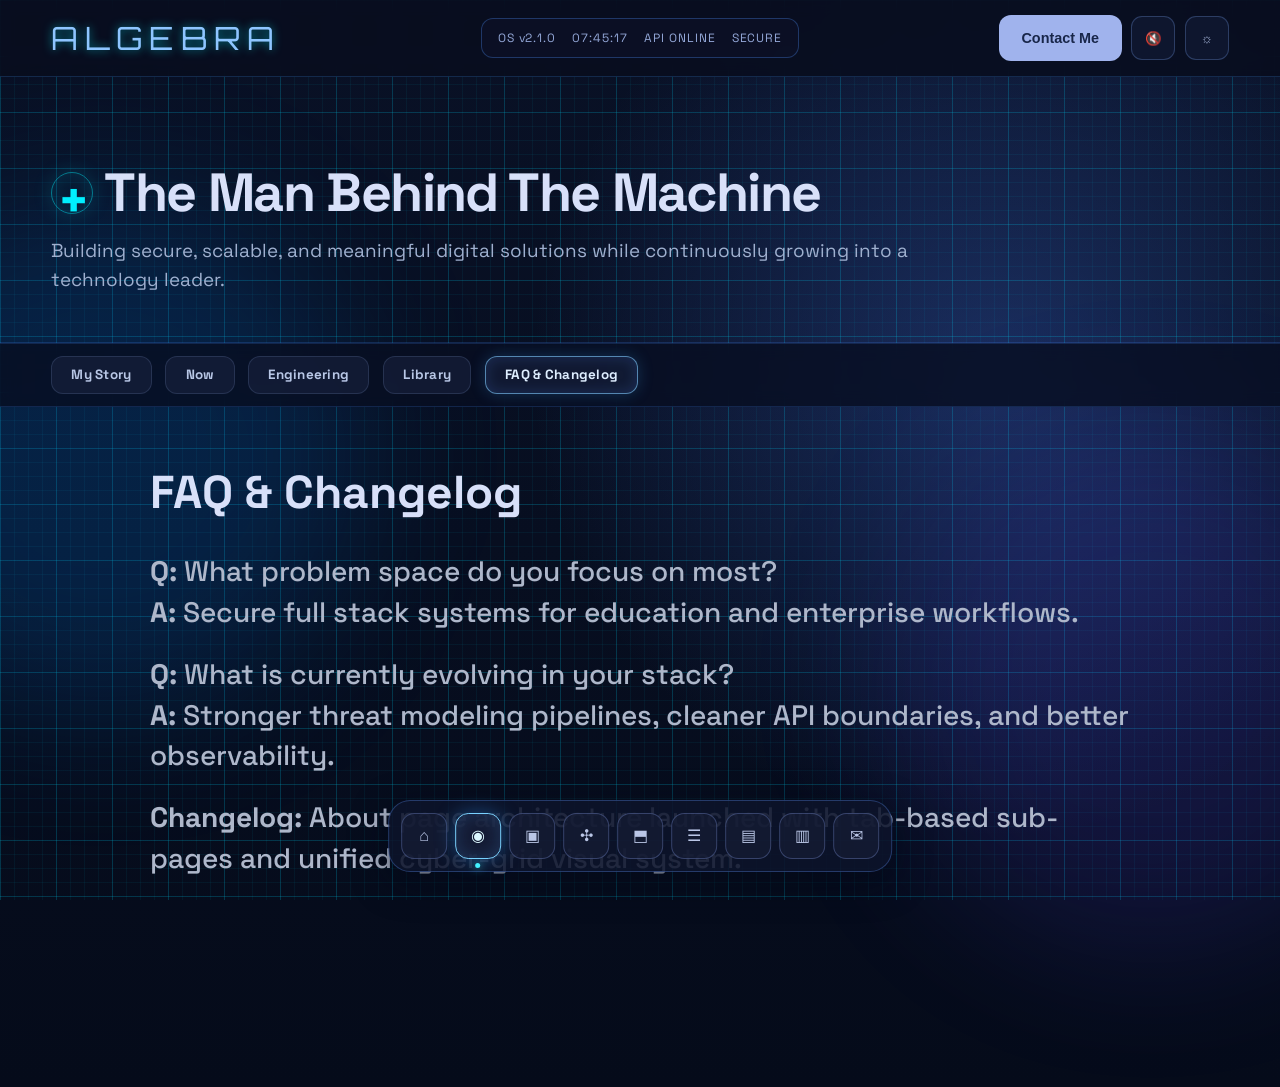
==== about-faq.html @ c63bf6d0 "first commit" ====
<!DOCTYPE html>
<html lang="en">
  <head>
    <meta charset="UTF-8" />
    <meta name="viewport" content="width=device-width, initial-scale=1.0" />
    <title>ALGEBRA | About | FAQ & Changelog</title>
    <link rel="preconnect" href="https://fonts.googleapis.com" />
    <link rel="preconnect" href="https://fonts.gstatic.com" crossorigin />
    <link href="https://fonts.googleapis.com/css2?family=Orbitron:wght@500;700&family=Space+Grotesk:wght@400;500;700&display=swap" rel="stylesheet" />
    <link rel="stylesheet" href="styles.css" />
  </head>
  <body>
    <div class="grid-bg"></div>
    <div class="ambient-glow glow-left"></div>
    <div class="ambient-glow glow-right"></div>

    <header class="topbar">
      <div class="container topbar-inner">
        <a class="logo" href="index.html">ALGEBRA</a>
        <div class="status-panel">
          <span>OS v2.1.0</span>
          <span id="clock">10:44:26</span>
          <span>API ONLINE</span>
          <span>SECURE</span>
        </div>
        <div class="topbar-actions">
          <button class="btn btn-soft" type="button">Contact Me</button>
          <button class="icon-btn" type="button" aria-label="Sound"><span>🔇</span></button>
          <button class="icon-btn" type="button" aria-label="Theme"><span>☼</span></button>
        </div>
      </div>
    </header>

    <main class="about-main">
      <section class="about-hero section">
        <div class="container">
          <h1><span class="title-chip">+</span> The Man Behind The Machine</h1>
          <p>
            Building secure, scalable, and meaningful digital solutions while continuously growing
            into a technology leader.
          </p>
        </div>
      </section>

      <section class="about-subnav-wrap">
        <div class="container">
          <nav class="about-subnav" aria-label="About Sub Pages">
            <a href="about.html">My Story</a>
            <a href="about-now.html">Now</a>
            <a href="about-engineering.html">Engineering</a>
            <a href="about-library.html">Library</a>
            <a href="about-faq.html" class="active">FAQ &amp; Changelog</a>
          </nav>
        </div>
      </section>

      <section class="about-content section">
        <div class="container about-content-inner">
          <h2 class="subpage-title">FAQ & Changelog</h2>
          <div class="about-prose">
            <p><strong>Q:</strong> What problem space do you focus on most? <br /><strong>A:</strong> Secure full stack systems for education and enterprise workflows.</p>
            <p><strong>Q:</strong> What is currently evolving in your stack? <br /><strong>A:</strong> Stronger threat modeling pipelines, cleaner API boundaries, and better observability.</p>
            <p><strong>Changelog:</strong> About page architecture launched with tab-based sub-pages and unified cyber-grid visual system.</p>
          </div>
        </div>
      </section>
    </main>

    <nav class="dock" aria-label="Quick Navigation">
      <a href="index.html" aria-label="Home"><span class="dock-icon">⌂</span></a>
      <a href="about.html" class="active" aria-label="About"><span class="dock-icon">◉</span></a>
      <a href="projects.html" aria-label="Projects"><span class="dock-icon">▣</span></a>
      <a href="experience.html" aria-label="Experience"><span class="dock-icon">✣</span></a>
      <a href="services.html" aria-label="Services"><span class="dock-icon">⬒</span></a>
      <a href="cyber-command.html" aria-label="Cyber Command"><span class="dock-icon">☰</span></a>
      <a href="transmission.html" aria-label="Transmission"><span class="dock-icon">▤</span></a>
      <a href="resume.html" aria-label="Resume"><span class="dock-icon">▥</span></a>
      <a href="contact.html" aria-label="Contact"><span class="dock-icon">✉</span></a>
    </nav>

    <script src="script.js"></script>
  </body>
</html>
---- styles.css ----
:root {
  --bg-0: #060d1f;
  --bg-1: #0a1228;
  --bg-2: #0e1833;
  --line: rgba(0, 224, 255, 0.22);
  --line-soft: rgba(0, 224, 255, 0.08);
  --text: #d8e0f9;
  --muted: #9ea8c1;
  --cyan: #00f0ff;
  --cyan-soft: #00d9ff;
  --indigo: #4d63ff;
  --glass: rgba(14, 20, 41, 0.74);
  --glass-border: rgba(134, 183, 255, 0.2);
}

* {
  box-sizing: border-box;
}

html,
body {
  margin: 0;
  padding: 0;
}

html {
  scroll-behavior: smooth;
}

body {
  font-family: "Space Grotesk", sans-serif;
  color: var(--text);
  background:
    radial-gradient(circle at 78% 34%, rgba(74, 126, 255, 0.28) 0%, rgba(8, 14, 32, 0) 38%),
    linear-gradient(180deg, #091126 0%, #050b1a 100%);
  min-height: 100vh;
  line-height: 1.5;
  overflow-x: hidden;
}

a {
  color: inherit;
  text-decoration: none;
}

.grid-bg {
  position: fixed;
  inset: 0;
  pointer-events: none;
  z-index: -4;
  background-image:
    linear-gradient(to right, var(--line) 1px, transparent 1px),
    linear-gradient(to bottom, var(--line) 1px, transparent 1px),
    linear-gradient(to right, var(--line-soft) 1px, transparent 1px),
    linear-gradient(to bottom, var(--line-soft) 1px, transparent 1px);
  background-size:
    56px 56px,
    56px 56px,
    14px 14px,
    14px 14px;
  opacity: 0.72;
}

.ambient-glow {
  position: fixed;
  width: 40vw;
  height: 40vw;
  border-radius: 50%;
  filter: blur(70px);
  pointer-events: none;
  z-index: -3;
}

.glow-left {
  left: -12vw;
  top: 22vh;
  background: rgba(0, 140, 255, 0.16);
}

.glow-right {
  right: -10vw;
  top: 48vh;
  background: rgba(95, 76, 255, 0.14);
}

.container {
  width: min(1280px, 92vw);
  margin: 0 auto;
}

.section {
  padding: 5.5rem 0;
}

.topbar {
  position: sticky;
  top: 0;
  z-index: 30;
  background: rgba(8, 13, 30, 0.88);
  border-bottom: 1px solid rgba(65, 157, 255, 0.2);
  backdrop-filter: blur(8px);
}

.topbar-inner {
  min-height: 76px;
  display: grid;
  grid-template-columns: 1fr auto 1fr;
  align-items: center;
  gap: 1rem;
}

.logo {
  font-family: "Orbitron", sans-serif;
  font-size: 2rem;
  letter-spacing: 0.2em;
  color: #8ec5ff;
  text-shadow: 0 0 10px rgba(0, 242, 255, 0.6);
}

.status-panel {
  display: inline-flex;
  align-items: center;
  gap: 1rem;
  padding: 0.6rem 1rem;
  border: 1px solid rgba(79, 150, 255, 0.3);
  border-radius: 12px;
  background: rgba(14, 18, 41, 0.7);
  color: #93a7d7;
  font-size: 0.75rem;
  letter-spacing: 0.08em;
}

.topbar-actions {
  justify-self: end;
  display: flex;
  align-items: center;
  gap: 0.6rem;
}

.btn {
  border: 1px solid transparent;
  border-radius: 12px;
  font-weight: 700;
  font-size: 0.9rem;
  padding: 0.9rem 1.35rem;
  transition: 180ms ease;
}

.btn:hover {
  transform: translateY(-1px);
}

.btn-soft {
  background: rgba(173, 194, 255, 0.92);
  color: #182649;
}

.icon-btn {
  width: 44px;
  height: 44px;
  border: 1px solid rgba(128, 173, 255, 0.26);
  border-radius: 11px;
  display: grid;
  place-items: center;
  background: rgba(17, 25, 50, 0.8);
  color: #a8b7db;
}

.hero-section {
  min-height: calc(100vh - 76px);
  display: grid;
  align-items: center;
}

.page-shell {
  min-height: calc(100vh - 76px);
  display: grid;
  align-items: center;
}

.page-title-block h1 {
  margin: 0;
  font-size: clamp(2.4rem, 6vw, 4.3rem);
  line-height: 1;
}

.page-title-block p {
  margin: 1.2rem 0 0;
  color: var(--muted);
  max-width: 62ch;
  font-size: 1.08rem;
}

.about-main {
  padding-bottom: 7.5rem;
}

.about-hero {
  padding-bottom: 3rem;
  border-bottom: 1px solid rgba(72, 140, 255, 0.2);
}

.about-hero h1 {
  margin: 0;
  display: flex;
  align-items: center;
  gap: 0.7rem;
  font-size: clamp(2rem, 4.2vw, 4rem);
  line-height: 1.05;
  letter-spacing: -0.03em;
}

.title-chip {
  display: inline-grid;
  place-items: center;
  width: 42px;
  height: 42px;
  border-radius: 50%;
  border: 1px solid rgba(0, 241, 255, 0.45);
  color: #00efff;
  box-shadow: 0 0 20px rgba(0, 241, 255, 0.15), inset 0 0 20px rgba(0, 241, 255, 0.12);
}

.about-hero p {
  margin: 1rem 0 0;
  font-size: 1.18rem;
  color: #9fb0cf;
  max-width: 72ch;
}

.about-subnav-wrap {
  position: sticky;
  top: 76px;
  z-index: 20;
  background: rgba(8, 14, 33, 0.82);
  backdrop-filter: blur(8px);
  border-top: 1px solid rgba(72, 140, 255, 0.18);
  border-bottom: 1px solid rgba(72, 140, 255, 0.18);
}

.about-subnav {
  min-height: 62px;
  display: flex;
  align-items: center;
  gap: 0.85rem;
  overflow-x: auto;
  scrollbar-width: none;
}

.about-subnav::-webkit-scrollbar {
  display: none;
}

.about-subnav a {
  display: inline-flex;
  align-items: center;
  justify-content: center;
  white-space: nowrap;
  padding: 0.5rem 1.2rem;
  border-radius: 12px;
  border: 1px solid rgba(131, 158, 212, 0.18);
  background: rgba(29, 38, 67, 0.52);
  color: #b8c7e6;
  font-size: 0.84rem;
  font-weight: 700;
  letter-spacing: 0.02em;
  transition: 180ms ease;
}

.about-subnav a.active,
.about-subnav a:hover {
  border-color: rgba(124, 202, 255, 0.62);
  color: #deeeff;
  box-shadow: inset 0 0 14px rgba(84, 156, 255, 0.18), 0 0 16px rgba(66, 165, 255, 0.22);
}

.about-content {
  padding-top: 3.2rem;
}

.about-content-inner {
  width: min(980px, 92vw);
}

.about-profile-head {
  display: flex;
  align-items: center;
  gap: 1.2rem;
}

.about-profile-head img {
  width: 86px;
  height: 86px;
  border-radius: 12px;
  object-fit: cover;
  border: 1px solid rgba(136, 174, 255, 0.4);
}

.about-profile-head h2 {
  margin: 0;
  font-size: clamp(1.4rem, 2.8vw, 2.3rem);
  line-height: 1;
}

.about-profile-head p {
  margin: 0.35rem 0 0;
  color: #90a6d6;
  font-size: 1rem;
  text-transform: uppercase;
  letter-spacing: 0.06em;
  font-weight: 700;
}

.about-prose {
  margin-top: 1.5rem;
  display: grid;
  gap: 1.3rem;
}

.about-prose p {
  margin: 0;
  color: #aeb7ca;
  font-size: clamp(1.1rem, 2.2vw, 2rem);
  line-height: 1.45;
  font-weight: 500;
}

.subpage-title {
  margin: 0 0 1rem;
  font-size: clamp(1.8rem, 3.6vw, 3rem);
}

.hero-grid {
  display: grid;
  grid-template-columns: 1.1fr 0.9fr;
  align-items: center;
  gap: 2rem;
}

.eyebrow {
  display: inline-block;
  margin: 0 0 1.2rem;
  padding: 0.35rem 0.7rem;
  border-radius: 8px;
  background: rgba(88, 148, 255, 0.18);
  color: var(--cyan);
  font-size: 0.83rem;
  font-weight: 700;
  letter-spacing: 0.08em;
}

.hero-copy h1 {
  margin: 0;
  font-size: clamp(2.35rem, 6.2vw, 5.05rem);
  line-height: 0.98;
  letter-spacing: -0.03em;
  max-width: 11ch;
}

.subcopy {
  max-width: 60ch;
  color: var(--muted);
  margin: 1.7rem 0 2rem;
  font-size: 1.12rem;
}

.hero-cta {
  display: flex;
  align-items: center;
  gap: 0.75rem;
}

.btn-primary {
  background: linear-gradient(94deg, #06d5ff 5%, #4a35ff 95%);
  color: #ecf5ff;
  border-color: transparent;
}

.btn-outline {
  border-color: #07d8ff;
  color: #d3e6ff;
  background: rgba(5, 14, 28, 0.55);
}

.hero-orb {
  display: grid;
  place-items: center;
  width: min(32vw, 420px);
  aspect-ratio: 1;
  margin-inline: auto;
  position: relative;
  animation: orbFloat 7s ease-in-out infinite;
}

.hero-orb::before,
.hero-orb::after {
  content: "";
  position: absolute;
  border-radius: 50%;
  pointer-events: none;
}

.hero-orb::before {
  inset: -8%;
  border: 1px solid rgba(125, 174, 255, 0.24);
  box-shadow: 0 0 44px rgba(69, 170, 255, 0.2);
  animation: haloSpin 16s linear infinite;
}

.hero-orb::after {
  inset: -16%;
  background: radial-gradient(circle, rgba(70, 168, 255, 0.14) 0%, rgba(70, 168, 255, 0) 72%);
  filter: blur(8px);
  animation: haloPulse 5s ease-in-out infinite;
}

.wire {
  position: absolute;
  inset: 0;
  border-radius: 50%;
  border: 2px solid rgba(124, 149, 255, 0.72);
  box-shadow:
    0 0 40px rgba(100, 118, 255, 0.4),
    inset 0 0 40px rgba(106, 120, 255, 0.25);
  animation: wireSpin 12s linear infinite;
}

.wire::before,
.wire::after {
  content: "";
  position: absolute;
  inset: 10%;
  border-radius: 50%;
  border: 1px solid rgba(124, 149, 255, 0.48);
  transform: rotate(22deg);
}

.wire::after {
  inset: 18%;
  transform: rotate(-17deg);
}

.core {
  width: 38%;
  aspect-ratio: 1;
  border-radius: 50%;
  background: radial-gradient(circle at 35% 35%, #2ef6ff 0%, #0ca7ce 65%, #0a809e 100%);
  box-shadow: 0 0 60px rgba(0, 228, 255, 0.45);
  animation: corePulse 3.2s ease-in-out infinite;
}

@keyframes wireSpin {
  from {
    transform: rotate(0deg);
  }
  to {
    transform: rotate(360deg);
  }
}

@keyframes orbFloat {
  0%,
  100% {
    transform: translateY(0) scale(1);
  }
  30% {
    transform: translateY(-10px) scale(1.04);
  }
  65% {
    transform: translateY(7px) scale(0.97);
  }
}

@keyframes corePulse {
  0%,
  100% {
    transform: scale(0.92);
    box-shadow: 0 0 36px rgba(0, 228, 255, 0.36);
  }
  50% {
    transform: scale(1.09);
    box-shadow: 0 0 78px rgba(0, 228, 255, 0.62);
  }
}

@keyframes haloSpin {
  from {
    transform: rotate(0deg) scale(0.98);
  }
  to {
    transform: rotate(-360deg) scale(1.03);
  }
}

@keyframes haloPulse {
  0%,
  100% {
    opacity: 0.45;
    transform: scale(0.92);
  }
  50% {
    opacity: 0.85;
    transform: scale(1.04);
  }
}

.about-grid {
  display: grid;
  grid-template-columns: 0.9fr 1.1fr;
  gap: 2.2rem;
  align-items: center;
}

.about-image img {
  width: 100%;
  aspect-ratio: 3 / 4;
  object-fit: cover;
  border-radius: 10px;
  border: 1px solid rgba(153, 189, 255, 0.35);
  filter: grayscale(100%);
}

.about-copy h2 {
  font-size: clamp(1.75rem, 3.4vw, 2.8rem);
  margin-top: 0;
}

.about-copy p {
  color: var(--muted);
  font-size: 1.12rem;
}

.stats {
  margin-top: 2rem;
  display: grid;
  grid-template-columns: repeat(3, 1fr);
  gap: 1rem;
}

.stats article {
  background: rgba(17, 24, 49, 0.68);
  border: 1px solid rgba(125, 173, 255, 0.22);
  border-radius: 12px;
  text-align: center;
  padding: 1rem;
}

.stats h3 {
  margin: 0;
  color: var(--cyan);
  font-size: 1.95rem;
}

.stats p {
  margin: 0.35rem 0 0;
  font-size: 0.85rem;
  color: #9ca8c6;
  text-transform: uppercase;
  letter-spacing: 0.06em;
}

.section-title {
  margin: 0.2rem 0 0;
  font-size: clamp(2rem, 3.2vw, 3rem);
}

.cards {
  margin-top: 2.2rem;
  display: grid;
  grid-template-columns: repeat(3, minmax(220px, 1fr));
  gap: 1.3rem;
}

.glass-card {
  background: linear-gradient(180deg, rgba(12, 19, 42, 0.85) 0%, rgba(8, 14, 32, 0.75) 100%);
  border: 1px solid var(--glass-border);
  border-radius: 12px;
  padding: 2rem 1.6rem;
}

.card-icon {
  width: 64px;
  height: 64px;
  border-radius: 14px;
  display: grid;
  place-items: center;
  font-size: 1.5rem;
  background: rgba(36, 51, 90, 0.72);
  color: #b8c7ff;
  margin-bottom: 1.45rem;
}

.glass-card h3 {
  margin: 0;
  font-size: 2rem;
}

.glass-card p {
  color: var(--muted);
  margin: 1rem 0 1.4rem;
}

.tag-list {
  list-style: none;
  padding: 0;
  margin: 0;
  display: flex;
  flex-wrap: wrap;
  gap: 0.55rem;
}

.tag-list li {
  border: 1px solid rgba(162, 183, 226, 0.35);
  border-radius: 4px;
  padding: 0.32rem 0.58rem;
  color: #b3bfd9;
  font-size: 0.76rem;
  text-transform: uppercase;
}

.work-header {
  display: flex;
  align-items: end;
  justify-content: space-between;
  gap: 1rem;
}

.archive-link {
  color: #a8bcff;
  text-decoration: underline;
  text-underline-offset: 5px;
  font-weight: 600;
}

.work-grid {
  margin-top: 1.65rem;
  display: grid;
  grid-template-columns: repeat(2, minmax(300px, 1fr));
  gap: 1.65rem;
}

.project-card {
  padding: 0.25rem;
}

.project-card img {
  width: 100%;
  height: 420px;
  object-fit: cover;
  border-radius: 4px;
  border: 3px solid #08e7ff;
  margin-bottom: 1.2rem;
  box-shadow: 0 0 0 1px rgba(5, 29, 50, 0.8), 0 0 26px rgba(11, 210, 255, 0.2);
}

.project-type {
  margin: 0;
  color: #86a2dd;
  font-size: 0.78rem;
  letter-spacing: 0.14em;
  text-transform: uppercase;
  font-weight: 700;
}

.project-card h3 {
  font-size: clamp(2rem, 2.7vw, 2.55rem);
  line-height: 1.06;
  margin: 0.45rem 0 0.8rem;
  letter-spacing: -0.02em;
}

.project-card p {
  color: var(--muted);
  font-size: 1rem;
  max-width: 56ch;
}

.footer-section {
  margin-top: 2rem;
  border-top: 1px solid rgba(98, 147, 255, 0.18);
  background: linear-gradient(180deg, rgba(8, 16, 39, 0.7) 0%, rgba(6, 12, 28, 0.95) 100%);
  padding-bottom: 10rem;
}

.footer-grid {
  display: grid;
  grid-template-columns: 1.2fr 0.6fr 0.6fr;
  gap: 1.25rem;
}

.footer-grid p {
  color: var(--muted);
  max-width: 48ch;
}

.footer-links {
  display: grid;
  align-content: start;
  gap: 0.65rem;
}

.footer-links h4 {
  margin: 0 0 0.5rem;
}

.footer-links a {
  color: #c3cde6;
}

.copyright {
  margin-top: 2.6rem;
}

.dock {
  position: fixed;
  left: 50%;
  bottom: 28px;
  transform: translateX(-50%);
  background: rgba(13, 20, 43, 0.88);
  border: 1px solid rgba(97, 149, 255, 0.3);
  border-radius: 22px;
  padding: 0.74rem;
  display: flex;
  align-items: center;
  gap: 0.5rem;
  z-index: 45;
  box-shadow: 0 10px 35px rgba(3, 8, 24, 0.6);
}

.dock a {
  width: 46px;
  height: 46px;
  display: grid;
  place-items: center;
  border-radius: 13px;
  border: 1px solid rgba(149, 177, 255, 0.28);
  background: rgba(22, 28, 53, 0.76);
  color: #bac6e6;
  transition: 180ms ease;
  position: relative;
}

.dock-icon {
  display: block;
  line-height: 1;
}

.dock-label {
  display: none;
}

.dock a.active,
.dock a:hover {
  color: #dcf8ff;
  border-color: #79d1ff;
  box-shadow: inset 0 0 20px rgba(85, 174, 255, 0.2), 0 0 20px rgba(52, 158, 255, 0.38);
}

.dock a.active::after {
  content: "";
  position: absolute;
  width: 5px;
  height: 5px;
  border-radius: 50%;
  background: #43f3ff;
  bottom: -10px;
  box-shadow: 0 0 8px rgba(67, 243, 255, 0.85);
}

@media (max-width: 1080px) {
  .topbar-inner {
    grid-template-columns: 1fr;
    justify-items: center;
    padding: 0.85rem 0;
  }

  .topbar-actions {
    justify-self: center;
  }

  .hero-grid,
  .about-grid,
  .cards,
  .work-grid,
  .footer-grid {
    grid-template-columns: 1fr;
  }

  .hero-orb {
    width: min(70vw, 360px);
  }

  .stats {
    grid-template-columns: 1fr;
  }

  .work-header {
    align-items: start;
    flex-direction: column;
  }

  .project-card img {
    height: 320px;
  }
}

@media (max-width: 820px) {
  .section {
    padding: 4.2rem 0;
  }

  .topbar {
    border-bottom-color: rgba(47, 136, 255, 0.28);
  }

  .topbar-inner {
    grid-template-columns: 1fr auto;
    min-height: 86px;
    padding: 0.7rem 0;
    justify-items: stretch;
  }

  .logo {
    font-size: 2.05rem;
    line-height: 1;
    align-self: center;
    letter-spacing: 0.24em;
  }

  .status-panel,
  .topbar .btn-soft {
    display: none;
  }

  .topbar-actions {
    justify-self: end;
    gap: 0.5rem;
  }

  .icon-btn {
    width: 46px;
    height: 46px;
    border-radius: 13px;
  }

  .hero-section {
    min-height: auto;
    padding-top: 2.4rem;
  }

  .hero-grid {
    position: relative;
    gap: 0;
  }

  .hero-copy {
    position: relative;
    z-index: 2;
  }

  .hero-copy h1 {
    font-size: clamp(2.8rem, 11.2vw, 4rem);
    line-height: 0.96;
    letter-spacing: -0.04em;
    max-width: 12ch;
  }

  .subcopy {
    margin: 1.3rem 0 1.9rem;
    font-size: 1.05rem;
    max-width: 34ch;
  }

  .hero-orb {
    position: absolute;
    right: -4vw;
    top: 4%;
    width: min(68vw, 350px);
    opacity: 0.28;
    z-index: 1;
    pointer-events: none;
  }

  .hero-cta {
    margin-top: 1rem;
  }

  .about-copy h2,
  .section-title {
    font-size: clamp(1.8rem, 8vw, 2.5rem);
  }

  .about-copy p,
  .project-card p,
  .glass-card p {
    font-size: 1rem;
  }

  .project-card h3 {
    font-size: clamp(1.6rem, 7vw, 2.2rem);
  }

  .project-card img {
    height: 280px;
  }

  .about-hero {
    padding-bottom: 2rem;
  }

  .about-hero h1 {
    font-size: clamp(1.85rem, 8.2vw, 3rem);
  }

  .about-hero p {
    font-size: 1.02rem;
  }

  .about-subnav-wrap {
    top: 74px;
  }

  .about-profile-head {
    align-items: flex-start;
  }

  .about-profile-head p {
    font-size: 0.85rem;
  }

  .about-prose p {
    font-size: 1.06rem;
  }

  .footer-section {
    padding-bottom: 9rem;
  }

  .dock {
    left: 50%;
    bottom: 16px;
    width: min(92vw, 620px);
    border-radius: 22px;
    padding: 0.64rem;
    gap: 0.45rem;
    background: linear-gradient(90deg, rgba(7, 43, 72, 0.88) 0%, rgba(16, 23, 64, 0.92) 100%);
    border-color: rgba(89, 190, 255, 0.34);
    overflow-x: auto;
    scrollbar-width: none;
  }

  .dock::-webkit-scrollbar {
    display: none;
  }

  .dock a {
    min-width: 46px;
    width: 46px;
    height: 46px;
    border-radius: 13px;
    flex: 0 0 auto;
  }
}

@media (max-width: 640px) {
  .logo {
    font-size: 1.85rem;
  }

  .section {
    padding: 3.7rem 0;
  }

  .hero-copy h1 {
    font-size: clamp(2.45rem, 10.8vw, 3.65rem);
    max-width: 11ch;
  }

  .btn {
    width: 100%;
    text-align: center;
  }

  .hero-cta {
    flex-direction: column;
    align-items: stretch;
  }

  .work-grid,
  .cards,
  .stats {
    gap: 1rem;
  }

  .project-card img {
    height: 238px;
  }

  .topbar-inner {
    min-height: 74px;
  }

  .eyebrow {
    margin-bottom: 0.95rem;
  }

  .hero-orb {
    right: -8vw;
    width: min(78vw, 320px);
    opacity: 0.24;
  }

  .about-subnav {
    gap: 0.6rem;
  }

  .about-subnav a {
    padding: 0.45rem 0.95rem;
    font-size: 0.78rem;
  }

  .about-profile-head {
    flex-direction: column;
    gap: 0.75rem;
  }

  .title-chip {
    width: 34px;
    height: 34px;
  }

  .dock {
    width: min(95vw, 620px);
    justify-content: flex-start;
  }
}
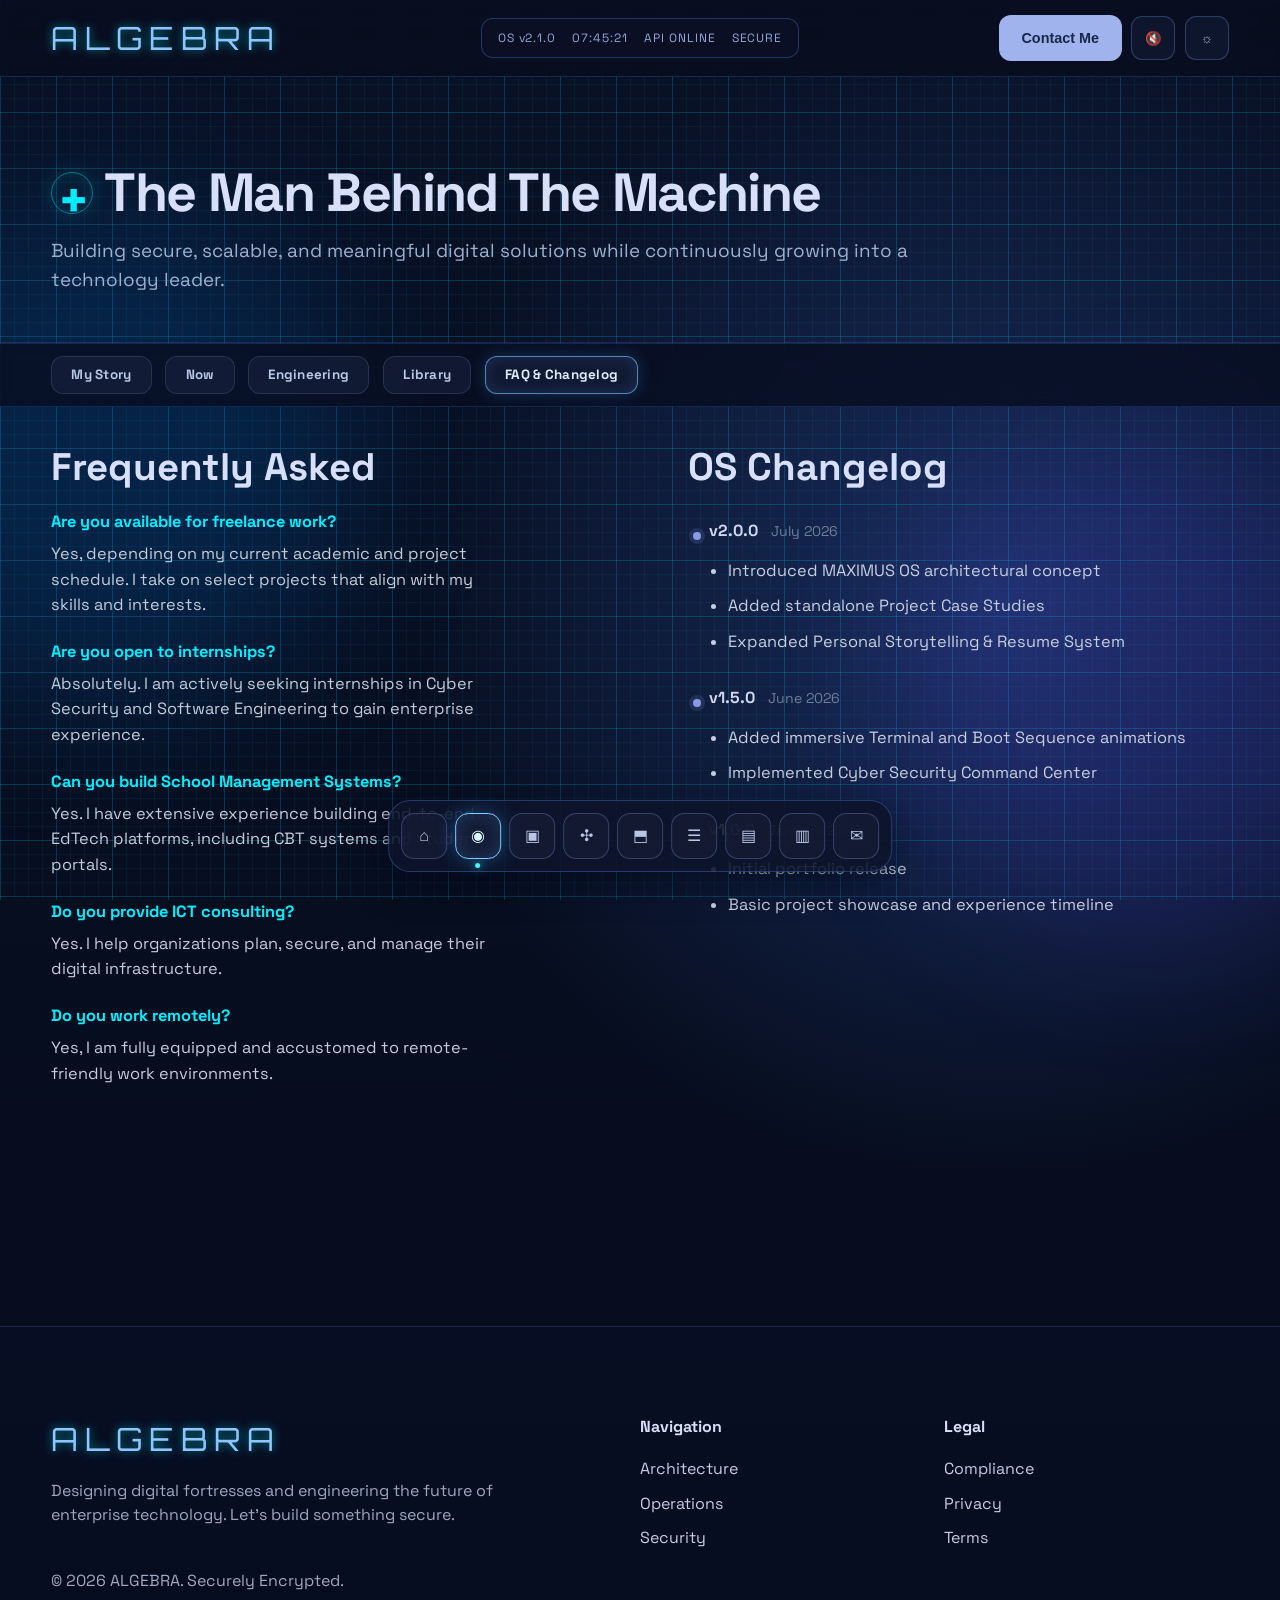
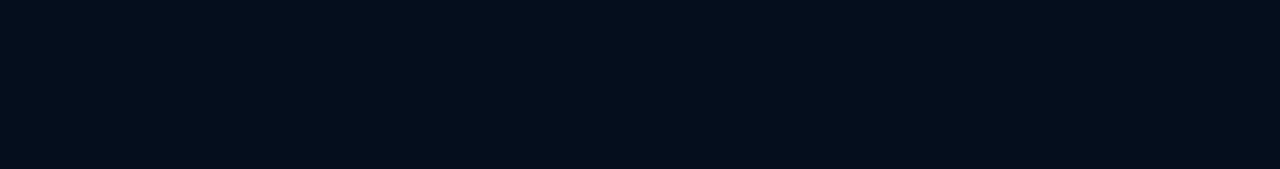
==== commit 19407056: "Refactor about pages and styles for improved layout and content organization" ====
--- a/about-faq.html
+++ b/about-faq.html
@@ -54,17 +54,95 @@
         </div>
       </section>
 
-      <section class="about-content section">
-        <div class="container about-content-inner">
-          <h2 class="subpage-title">FAQ & Changelog</h2>
-          <div class="about-prose">
-            <p><strong>Q:</strong> What problem space do you focus on most? <br /><strong>A:</strong> Secure full stack systems for education and enterprise workflows.</p>
-            <p><strong>Q:</strong> What is currently evolving in your stack? <br /><strong>A:</strong> Stronger threat modeling pipelines, cleaner API boundaries, and better observability.</p>
-            <p><strong>Changelog:</strong> About page architecture launched with tab-based sub-pages and unified cyber-grid visual system.</p>
+      <section class="about-content section faq-layout">
+        <div class="container faq-grid">
+          <div class="faq-column">
+            <h2>Frequently Asked</h2>
+
+            <article class="faq-item">
+              <h3>Are you available for freelance work?</h3>
+              <p>Yes, depending on my current academic and project schedule. I take on select projects that align with my skills and interests.</p>
+            </article>
+
+            <article class="faq-item">
+              <h3>Are you open to internships?</h3>
+              <p>Absolutely. I am actively seeking internships in Cyber Security and Software Engineering to gain enterprise experience.</p>
+            </article>
+
+            <article class="faq-item">
+              <h3>Can you build School Management Systems?</h3>
+              <p>Yes. I have extensive experience building end-to-end EdTech platforms, including CBT systems and student portals.</p>
+            </article>
+
+            <article class="faq-item">
+              <h3>Do you provide ICT consulting?</h3>
+              <p>Yes. I help organizations plan, secure, and manage their digital infrastructure.</p>
+            </article>
+
+            <article class="faq-item">
+              <h3>Do you work remotely?</h3>
+              <p>Yes, I am fully equipped and accustomed to remote-friendly work environments.</p>
+            </article>
+          </div>
+
+          <div class="changelog-column">
+            <h2>OS Changelog</h2>
+
+            <article class="version-block">
+              <div class="version-head"><strong>v2.0.0</strong><span>July 2026</span></div>
+              <ul>
+                <li>Introduced MAXIMUS OS architectural concept</li>
+                <li>Added standalone Project Case Studies</li>
+                <li>Expanded Personal Storytelling & Resume System</li>
+              </ul>
+            </article>
+
+            <article class="version-block">
+              <div class="version-head"><strong>v1.5.0</strong><span>June 2026</span></div>
+              <ul>
+                <li>Added immersive Terminal and Boot Sequence animations</li>
+                <li>Implemented Cyber Security Command Center</li>
+              </ul>
+            </article>
+
+            <article class="version-block">
+              <div class="version-head"><strong>v1.0.0</strong><span>January 2026</span></div>
+              <ul>
+                <li>Initial portfolio release</li>
+                <li>Basic project showcase and experience timeline</li>
+              </ul>
+            </article>
           </div>
         </div>
       </section>
     </main>
+
+    <footer id="contact" class="section footer-section">
+      <div class="container footer-grid">
+        <div>
+          <a class="logo" href="index.html">ALGEBRA</a>
+          <p>
+            Designing digital fortresses and engineering the future of enterprise technology.
+            Let's build something secure.
+          </p>
+          <p class="copyright">&copy; 2026 ALGEBRA. Securely Encrypted.</p>
+        </div>
+
+        <div class="footer-links">
+          <h4>Navigation</h4>
+          <a href="about.html">Architecture</a>
+          <a href="projects.html">Operations</a>
+          <a href="services.html">Security</a>
+        </div>
+
+        <div class="footer-links">
+          <h4>Legal</h4>
+          <a href="#">Compliance</a>
+          <a href="#">Privacy</a>
+          <a href="#">Terms</a>
+        </div>
+      </div>
+    </footer>
 
     <nav class="dock" aria-label="Quick Navigation">
       <a href="index.html" aria-label="Home"><span class="dock-icon">⌂</span></a>
--- a/styles.css
+++ b/styles.css
@@ -191,6 +191,222 @@
   font-size: 1.08rem;
 }
 
+.projects-main {
+  padding-bottom: 7.5rem;
+}
+
+.projects-archive-grid {
+  position: relative;
+  min-height: 100vh;
+}
+
+.projects-filter {
+  min-height: 315px;
+  padding: 1.35rem 1.2rem;
+  border: 1px solid rgba(125, 173, 255, 0.16);
+  border-radius: 22px;
+  background: rgba(15, 20, 40, 0.38);
+  backdrop-filter: blur(6px);
+  position: fixed;
+  top: 88px;
+  left: max(4vw, calc((100vw - 1280px) / 2));
+  width: 230px;
+  z-index: 22;
+}
+
+.filter-label {
+  margin: 0;
+  font-size: 1.55rem;
+  line-height: 1.05;
+  color: #cad5f7;
+  font-weight: 700;
+}
+
+.filter-subtitle {
+  display: block;
+  margin-top: 0.35rem;
+  color: #8090b1;
+  font-size: 0.72rem;
+  letter-spacing: 0.12em;
+  text-transform: uppercase;
+  font-weight: 700;
+}
+
+.filter-list {
+  margin-top: 1.2rem;
+  display: grid;
+  gap: 0.7rem;
+}
+
+.filter-pill {
+  width: 100%;
+  min-height: 46px;
+  display: flex;
+  align-items: center;
+  gap: 0.75rem;
+  padding: 0.75rem 0.95rem;
+  border-radius: 11px;
+  border: 1px solid rgba(123, 151, 199, 0.18);
+  background: rgba(25, 33, 58, 0.52);
+  color: #b9c4de;
+  font-size: 0.82rem;
+  font-weight: 700;
+  text-align: left;
+  cursor: default;
+  transition: none;
+}
+
+.filter-pill.active {
+  background: linear-gradient(90deg, #123a8a 0%, #0d2d6b 100%);
+  color: #f0f6ff;
+  box-shadow: inset 0 0 0 1px rgba(101, 177, 255, 0.16), 0 0 20px rgba(11, 88, 220, 0.18);
+}
+
+.filter-pill:hover {
+  transform: none;
+  border-color: rgba(123, 151, 199, 0.18);
+  background: rgba(25, 33, 58, 0.52);
+  color: #b9c4de;
+}
+
+.projects-archive-content {
+  min-width: 0;
+  margin-left: calc(230px + 1.75rem);
+  width: calc(100% - 230px - 1.75rem);
+}
+
+.projects-header {
+  text-align: center;
+  padding-top: 0.15rem;
+}
+
+.projects-header h1 {
+  margin: 0;
+  font-size: clamp(2.8rem, 5.8vw, 4.75rem);
+  line-height: 0.95;
+  letter-spacing: -0.04em;
+}
+
+.projects-header p {
+  margin: 1rem auto 0;
+  max-width: 72ch;
+  font-size: 1.1rem;
+  color: #aeb7ca;
+}
+
+.projects-grid-section {
+  padding-top: 1rem;
+}
+
+.projects-grid {
+  display: grid;
+  grid-template-columns: repeat(2, minmax(0, 1fr));
+  gap: 1.35rem;
+  align-items: start;
+  margin-top: 1.1rem;
+}
+
+.project-showcase {
+  min-width: 0;
+  border: 1px solid rgba(125, 173, 255, 0.15);
+  border-radius: 18px;
+  background: rgba(18, 24, 45, 0.62);
+  overflow: hidden;
+  box-shadow: inset 0 0 0 1px rgba(6, 19, 40, 0.45);
+  min-height: 620px;
+}
+
+.project-thumb {
+  position: relative;
+}
+
+.project-thumb img {
+  width: 100%;
+  height: 255px;
+  display: block;
+  object-fit: cover;
+}
+
+.project-tag {
+  position: absolute;
+  top: 0.95rem;
+  left: 1rem;
+  z-index: 2;
+  padding: 0.3rem 0.62rem;
+  border-radius: 999px;
+  border: 1px solid rgba(0, 240, 255, 0.3);
+  background: rgba(8, 14, 32, 0.4);
+  color: #00f0ff;
+  font-size: 0.68rem;
+  font-weight: 700;
+  letter-spacing: 0.04em;
+  text-transform: uppercase;
+}
+
+.project-body {
+  padding: 1.15rem 1.2rem 1.2rem;
+  min-height: 345px;
+}
+
+.project-body h2 {
+  margin: 0;
+  font-size: clamp(1.55rem, 2.55vw, 2.1rem);
+  line-height: 1.08;
+  letter-spacing: -0.02em;
+}
+
+.project-body p {
+  margin: 0.8rem 0 0;
+  color: #b6bed1;
+  font-size: 0.96rem;
+  line-height: 1.5;
+}
+
+.project-body p strong {
+  color: #f1b0a0;
+  text-transform: uppercase;
+  font-size: 0.8rem;
+  letter-spacing: 0.03em;
+}
+
+.project-tags {
+  display: flex;
+  flex-wrap: wrap;
+  gap: 0.55rem;
+  margin-top: 1rem;
+}
+
+.project-showcase {
+  min-height: 620px;
+}
+
+.project-body {
+  min-height: 345px;
+}
+
+.project-tags span {
+  border: 1px solid rgba(0, 240, 255, 0.32);
+  border-radius: 4px;
+  padding: 0.3rem 0.52rem;
+  color: #00f0ff;
+  font-size: 0.74rem;
+  font-weight: 700;
+}
+
+.project-cta {
+  margin-top: 1.25rem;
+  display: inline-flex;
+  align-items: center;
+  justify-content: center;
+  min-height: 40px;
+  padding: 0 1.2rem;
+  border-radius: 10px;
+  background: linear-gradient(94deg, #22e6ff 0%, #4a35ff 100%);
+  color: #041529;
+  font-weight: 700;
+  font-size: 0.88rem;
+}
+
 .about-main {
   padding-bottom: 7.5rem;
 }
@@ -330,6 +546,250 @@
   font-size: clamp(1.8rem, 3.6vw, 3rem);
 }
 
+.section-head-inline {
+  display: flex;
+  align-items: center;
+  gap: 0.7rem;
+  margin-bottom: 1.7rem;
+}
+
+.section-head-inline h2,
+.engineering-intro h2,
+.library-head h2,
+.faq-column h2,
+.changelog-column h2 {
+  margin: 0;
+  font-size: clamp(1.55rem, 3vw, 2.6rem);
+  line-height: 1.05;
+}
+
+.section-head-icon {
+  color: #d7dbff;
+  font-size: 1.35rem;
+}
+
+.now-grid {
+  display: grid;
+  grid-template-columns: 1.1fr 0.9fr;
+  gap: 2.2rem;
+  align-items: start;
+}
+
+.now-list {
+  display: grid;
+  gap: 1rem;
+}
+
+.now-item {
+  display: grid;
+  grid-template-columns: auto 1fr;
+  align-items: center;
+  gap: 1rem;
+  padding: 1.05rem 1.1rem;
+  border: 1px solid rgba(125, 173, 255, 0.18);
+  border-radius: 4px;
+  background: rgba(19, 24, 46, 0.55);
+}
+
+.now-bullet {
+  width: 20px;
+  height: 20px;
+  border-radius: 50%;
+  border: 2px solid #b2c2ff;
+  box-shadow: inset 0 0 0 4px rgba(8, 14, 32, 0.95);
+}
+
+.now-item p {
+  margin: 0;
+  font-size: 1.04rem;
+  color: #ced6ea;
+}
+
+.now-right {
+  padding-left: 0.4rem;
+}
+
+.now-bullets {
+  margin: 0;
+  padding-left: 1.2rem;
+  display: grid;
+  gap: 1rem;
+  color: #c8d0e3;
+  font-size: 1.08rem;
+}
+
+.engineering-grid {
+  display: grid;
+  gap: 2rem;
+}
+
+.engineering-intro {
+  text-align: center;
+  max-width: 760px;
+  margin: 0 auto;
+}
+
+.engineering-intro p {
+  margin: 1rem auto 0;
+  color: #a7b1c8;
+  font-size: 1.06rem;
+  max-width: 58ch;
+}
+
+.engineering-stack {
+  display: grid;
+  gap: 1.2rem;
+}
+
+.engineering-card {
+  position: relative;
+  padding: 1.8rem 1.6rem 1.8rem 2rem;
+  border: 1px solid rgba(125, 173, 255, 0.18);
+  border-radius: 18px;
+  background: rgba(19, 24, 46, 0.55);
+  box-shadow: inset 4px 0 0 rgba(0, 238, 255, 0.65);
+}
+
+.engineering-card h3 {
+  margin: 0 0 0.7rem;
+  font-size: clamp(1.6rem, 3vw, 2.25rem);
+}
+
+.engineering-card p {
+  margin: 0;
+  color: #b5bdcf;
+  font-style: italic;
+  font-size: 1.08rem;
+  max-width: 80ch;
+}
+
+.library-grid {
+  display: grid;
+  gap: 2rem;
+}
+
+.library-head {
+  text-align: center;
+  max-width: 760px;
+  margin: 0 auto;
+}
+
+.library-head p {
+  margin: 1rem auto 0;
+  color: #a7b1c8;
+  font-size: 1.06rem;
+  max-width: 60ch;
+}
+
+.library-columns {
+  display: grid;
+  grid-template-columns: repeat(2, minmax(0, 1fr));
+  gap: 1.25rem;
+}
+
+.library-panel {
+  padding: 1.8rem;
+  border: 1px solid rgba(125, 173, 255, 0.18);
+  border-radius: 18px;
+  background: rgba(19, 24, 46, 0.55);
+}
+
+.library-panel h3 {
+  margin: 0 0 1rem;
+  font-size: 1.45rem;
+}
+
+.library-panel ul {
+  margin: 0;
+  padding-left: 1.1rem;
+  display: grid;
+  gap: 0.8rem;
+  color: #c9d2e6;
+}
+
+.faq-layout {
+  padding-top: 2.5rem;
+}
+
+.faq-grid {
+  display: grid;
+  grid-template-columns: 1.05fr 0.95fr;
+  gap: 2.5rem;
+  align-items: start;
+}
+
+.faq-column,
+.changelog-column {
+  min-width: 0;
+}
+
+.faq-column {
+  padding-right: 1rem;
+}
+
+.faq-item {
+  margin-top: 1.55rem;
+}
+
+.faq-item h3 {
+  margin: 0 0 0.55rem;
+  color: var(--cyan);
+  font-size: 1.02rem;
+  line-height: 1.25;
+}
+
+.faq-item p {
+  margin: 0;
+  color: #c5ccda;
+  font-size: 1.02rem;
+  line-height: 1.55;
+  max-width: 46ch;
+}
+
+.version-block {
+  position: relative;
+  padding-left: 1.3rem;
+  margin-top: 2rem;
+}
+
+.version-block::before {
+  content: "";
+  position: absolute;
+  left: 0.27rem;
+  top: 0.8rem;
+  width: 8px;
+  height: 8px;
+  border-radius: 50%;
+  background: #8a9be6;
+  box-shadow: 0 0 0 4px rgba(138, 155, 230, 0.15);
+}
+
+.version-head {
+  display: flex;
+  align-items: baseline;
+  gap: 0.8rem;
+  margin-bottom: 0.95rem;
+}
+
+.version-head strong {
+  font-size: 1rem;
+  color: #cfd8ee;
+}
+
+.version-head span {
+  color: #6f7c95;
+  font-size: 0.88rem;
+}
+
+.version-block ul {
+  margin: 0;
+  padding-left: 1.2rem;
+  display: grid;
+  gap: 0.7rem;
+  color: #c7cede;
+  font-size: 1.02rem;
+}
+
 .hero-grid {
   display: grid;
   grid-template-columns: 1.1fr 0.9fr;
@@ -801,6 +1261,37 @@
 
   .project-card img {
     height: 320px;
+  }
+
+  .projects-hero-inner,
+  .projects-grid {
+    grid-template-columns: 1fr;
+  }
+
+  .projects-filter {
+    min-height: auto;
+    position: fixed;
+    top: 90px;
+    left: 4vw;
+  }
+
+  .projects-header {
+    text-align: left;
+    padding-top: 0;
+  }
+
+  .projects-header p {
+    margin-left: 0;
+  }
+
+  .projects-archive-content {
+    margin-left: 0;
+    width: 100%;
+    padding-left: calc(min(230px, 84vw) + 1rem);
+  }
+
+  .project-thumb img {
+    height: 250px;
   }
 }
 
@@ -960,6 +1451,48 @@
     border-radius: 13px;
     flex: 0 0 auto;
   }
+
+  .projects-header h1 {
+    font-size: clamp(2.2rem, 10vw, 3.4rem);
+  }
+
+  .projects-filter {
+    border-radius: 18px;
+    width: min(230px, 84vw);
+    left: 3vw;
+  }
+
+  .filter-label {
+    font-size: 1.35rem;
+  }
+
+  .project-thumb img {
+    height: 225px;
+  }
+
+  .project-body {
+    padding: 1rem 1rem 1.15rem;
+  }
+
+  .project-body h2 {
+    font-size: clamp(1.45rem, 7vw, 2rem);
+  }
+
+  .projects-archive-content {
+    padding-left: calc(min(230px, 84vw) + 1rem);
+  }
+}
+
+@media (max-width: 640px) {
+  .projects-filter {
+    width: min(220px, 84vw);
+    top: 84px;
+    left: 3vw;
+  }
+
+  .projects-archive-content {
+    padding-left: calc(min(220px, 84vw) + 0.85rem);
+  }
 }
 
 @media (max-width: 640px) {
@@ -1019,6 +1552,35 @@
     font-size: 0.78rem;
   }
 
+  .now-grid,
+  .faq-grid,
+  .library-columns {
+    grid-template-columns: 1fr;
+  }
+
+  .faq-column,
+  .now-right {
+    padding-right: 0;
+    padding-left: 0;
+  }
+
+  .engineering-card,
+  .library-panel {
+    border-radius: 14px;
+  }
+
+  .now-item {
+    padding: 0.95rem;
+  }
+
+  .faq-item p,
+  .engineering-card p,
+  .library-panel li,
+  .now-item p,
+  .now-bullets {
+    font-size: 0.98rem;
+  }
+
   .about-profile-head {
     flex-direction: column;
     gap: 0.75rem;
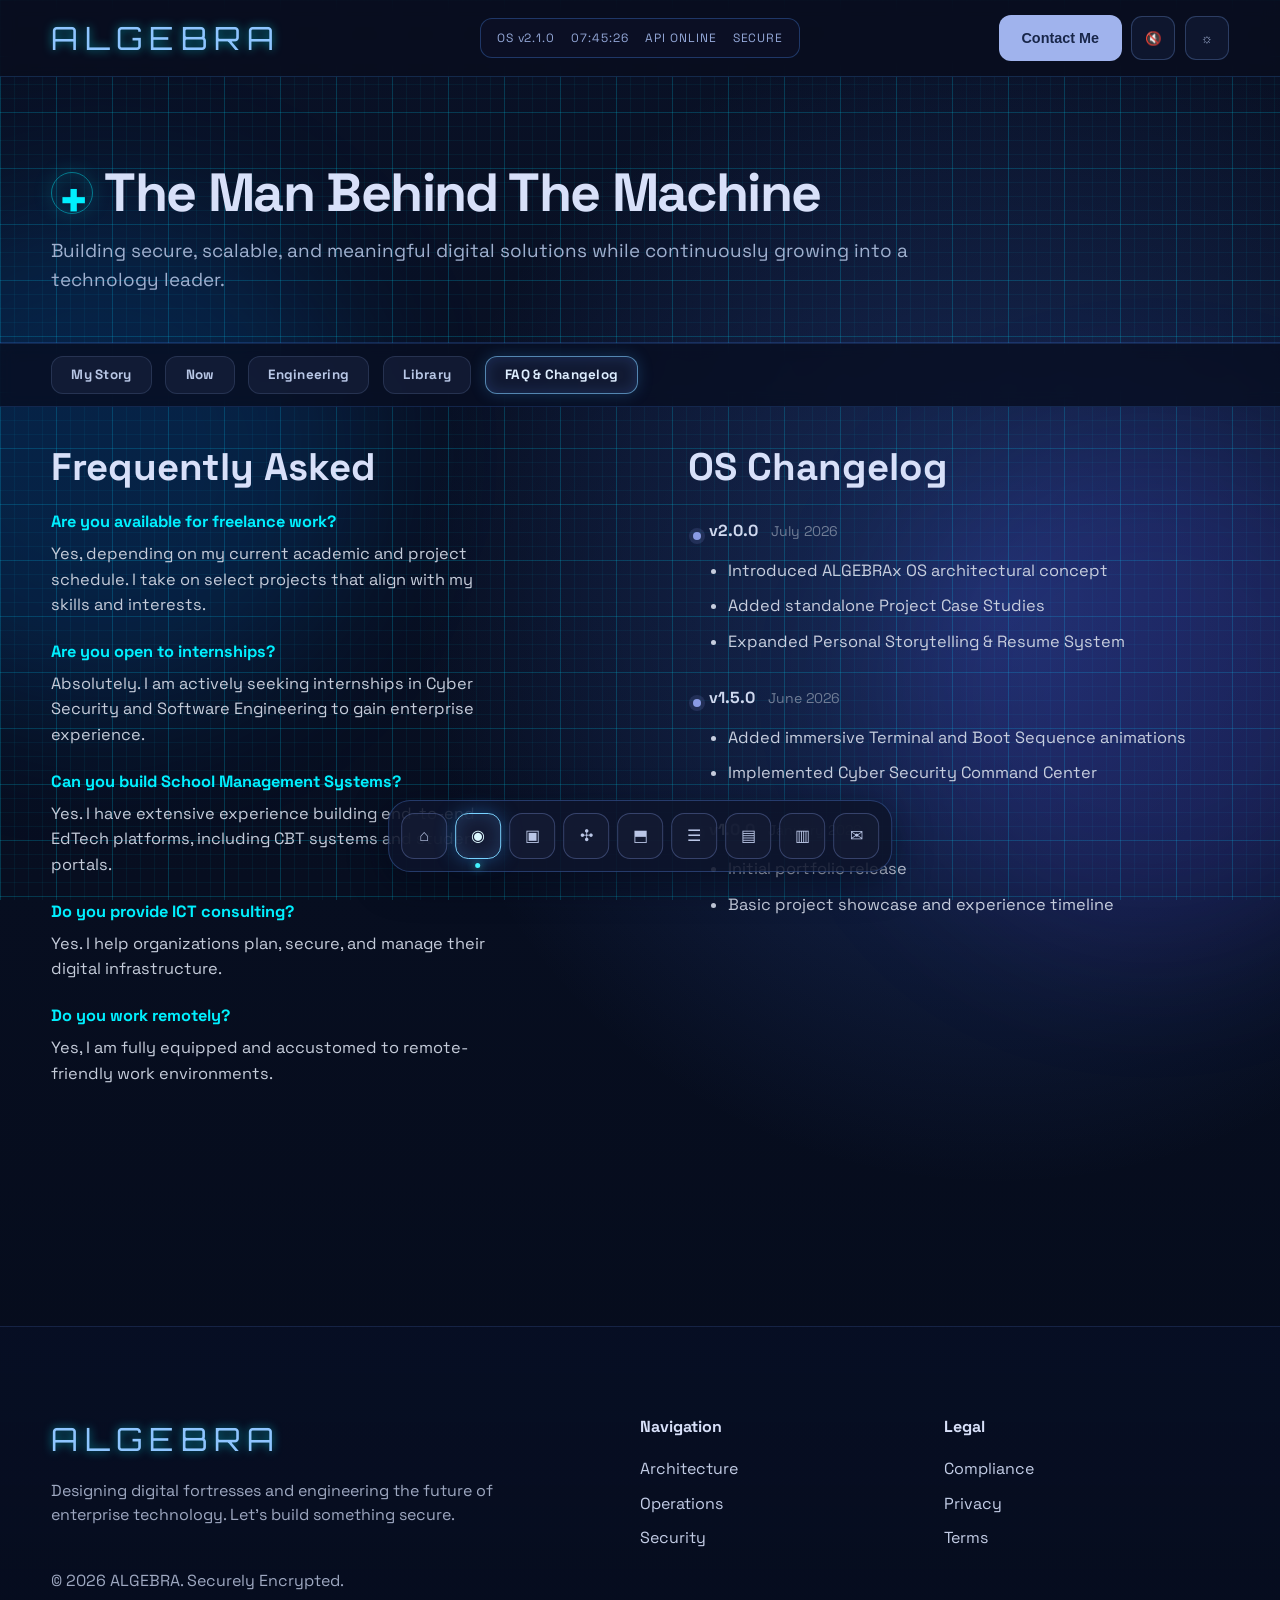
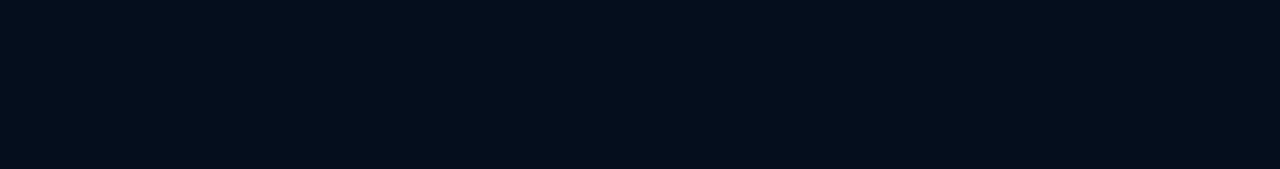
==== commit 74ae5e38: "Enhance Experience page with detailed professional narrative and responsive design" ====
--- a/about-faq.html
+++ b/about-faq.html
@@ -91,7 +91,7 @@
             <article class="version-block">
               <div class="version-head"><strong>v2.0.0</strong><span>July 2026</span></div>
               <ul>
-                <li>Introduced MAXIMUS OS architectural concept</li>
+                <li>Introduced ALGEBRAx OS architectural concept</li>
                 <li>Added standalone Project Case Studies</li>
                 <li>Expanded Personal Storytelling & Resume System</li>
               </ul>
--- a/styles.css
+++ b/styles.css
@@ -1596,3 +1596,456 @@
     justify-content: flex-start;
   }
 }
+
+/* Experience Page Styles */
+.experience-main section h2 {
+  font-family: "Orbitron", sans-serif;
+  font-weight: 700;
+  letter-spacing: -0.01em;
+  text-align: center;
+  margin-bottom: 2rem;
+  line-height: 1.28;
+  font-size: 2rem;
+}
+
+.experience-hero {
+  text-align: center;
+  padding: 5.5rem 0 4.5rem;
+}
+
+.experience-hero h1 {
+  font-family: "Orbitron", sans-serif;
+  font-size: clamp(2.4rem, 5vw, 3.8rem);
+  font-weight: 700;
+  margin: 0 0 2rem;
+  letter-spacing: -0.02em;
+  line-height: 1.15;
+}
+
+.experience-hero p {
+  max-width: 72ch;
+  margin: 0 auto;
+  color: var(--muted);
+  line-height: 1.85;
+  font-size: 1.05rem;
+}
+
+.exp-card-block {
+  background: linear-gradient(135deg, rgba(74, 126, 255, 0.08) 0%, rgba(8, 16, 39, 0.4) 100%);
+  border: 1px solid rgba(134, 183, 255, 0.25);
+  border-radius: 16px;
+  padding: 3.2rem;
+  max-width: 800px;
+  margin: 0 auto;
+}
+
+.exp-academic-section {
+  padding: 4.5rem 0 4rem;
+}
+
+.exp-card-label-with-icon {
+  display: flex;
+  align-items: center;
+  gap: 0.8rem;
+  margin-bottom: 1.8rem;
+}
+
+.exp-card-icon {
+  font-size: 1.8rem;
+  display: inline-block;
+  background: linear-gradient(90deg, #22e6ff, #4a35ff);
+  -webkit-background-clip: text;
+  -webkit-text-fill-color: transparent;
+  background-clip: text;
+}
+
+.exp-card-label-text {
+  font-family: "Orbitron", sans-serif;
+  font-size: 0.75rem;
+  font-weight: 700;
+  letter-spacing: 0.16em;
+  background: linear-gradient(90deg, #22e6ff, #4a35ff);
+  -webkit-background-clip: text;
+  -webkit-text-fill-color: transparent;
+  background-clip: text;
+  text-transform: uppercase;
+}
+
+.exp-card-label {
+  display: inline-block;
+  background: linear-gradient(90deg, #22e6ff, #4a35ff);
+  -webkit-background-clip: text;
+  -webkit-text-fill-color: transparent;
+  background-clip: text;
+  font-family: "Orbitron", sans-serif;
+  font-size: 0.75rem;
+  font-weight: 700;
+  letter-spacing: 0.16em;
+  margin-bottom: 0.8rem;
+}
+
+.exp-card-block h2 {
+  font-family: "Orbitron", sans-serif;
+  font-size: 1.7rem;
+  font-weight: 700;
+  margin: 0 0 1.3rem;
+  letter-spacing: -0.01em;
+  line-height: 1.28;
+}
+
+.exp-degree {
+  color: var(--cyan);
+  font-size: 0.95rem;
+  margin: 1.3rem 0 2.2rem;
+  font-weight: 500;
+  line-height: 1.65;
+}
+
+.exp-skills {
+  display: flex;
+  flex-wrap: wrap;
+  gap: 1.1rem;
+  row-gap: 1rem;
+}
+
+.exp-skills span {
+  display: inline-block;
+  background: rgba(0, 224, 255, 0.08);
+  border: 1px solid var(--cyan);
+  color: var(--cyan);
+  padding: 0.7rem 1.25rem;
+  border-radius: 8px;
+  font-size: 0.85rem;
+  font-weight: 500;
+  line-height: 1.55;
+}
+
+/* Learning Journey Timeline */
+.exp-timeline-layout {
+  display: grid;
+  grid-template-columns: 280px 1fr;
+  gap: 4rem;
+  align-items: start;
+  padding: 0 0;
+}
+
+.exp-timeline-sidebar {
+  position: sticky;
+  top: 120px;
+}
+
+.exp-timeline-sidebar h2 {
+  font-family: "Orbitron", sans-serif;
+  font-size: 1.8rem;
+  font-weight: 700;
+  margin: 0 0 1rem;
+  letter-spacing: -0.01em;
+  line-height: 1.2;
+}
+
+.exp-timeline-sidebar p {
+  color: var(--muted);
+  line-height: 1.7;
+  font-size: 0.95rem;
+}
+
+.exp-timeline-main {
+  display: grid;
+  gap: 2.8rem;
+  padding-left: 2.5rem;
+  border-left: 2px solid rgba(0, 224, 255, 0.3);
+}
+
+.exp-milestone {
+  position: relative;
+  padding-left: 1.5rem;
+}
+
+.exp-milestone::before {
+  content: '';
+  position: absolute;
+  left: -2.88rem;
+  top: 0;
+  width: 10px;
+  height: 10px;
+  background: var(--cyan);
+  border-radius: 50%;
+  box-shadow: 0 0 16px var(--cyan);
+}
+
+.exp-phase-label {
+  font-family: "Orbitron", sans-serif;
+  font-size: 0.7rem;
+  font-weight: 700;
+  letter-spacing: 0.14em;
+  color: var(--indigo);
+  text-transform: uppercase;
+}
+
+.exp-milestone h3 {
+  font-family: "Orbitron", sans-serif;
+  font-size: 1.35rem;
+  font-weight: 700;
+  margin: 0.5rem 0 0.8rem;
+  letter-spacing: -0.01em;
+  line-height: 1.2;
+}
+
+.exp-milestone p {
+  color: var(--muted);
+  font-size: 0.95rem;
+  line-height: 1.7;
+  margin: 0;
+}
+
+/* Engineering Philosophy Grid */
+.exp-philosophy-intro {
+  text-align: center;
+  color: var(--muted);
+  font-size: 1.05rem;
+  max-width: 60ch;
+  margin: 0 auto 3.5rem;
+  line-height: 1.75;
+}
+
+.exp-philosophy-grid {
+  display: grid;
+  grid-template-columns: repeat(auto-fit, minmax(320px, 1fr));
+  gap: 2.5rem;
+  max-width: 1100px;
+  margin: 0 auto;
+}
+
+.exp-principle {
+  background: linear-gradient(135deg, rgba(74, 126, 255, 0.06) 0%, rgba(8, 16, 39, 0.3) 100%);
+  border: 1px solid rgba(134, 183, 255, 0.2);
+  border-radius: 14px;
+  padding: 2.5rem;
+  text-align: center;
+}
+
+.principle-icon {
+  font-size: 2.5rem;
+  margin-bottom: 1.2rem;
+  display: block;
+}
+
+.exp-principle h3 {
+  font-family: "Orbitron", sans-serif;
+  font-size: 1.15rem;
+  font-weight: 700;
+  margin: 0 0 1rem;
+  letter-spacing: -0.01em;
+  line-height: 1.2;
+}
+
+.exp-principle p {
+  color: var(--muted);
+  font-size: 0.95rem;
+  line-height: 1.7;
+  margin: 0;
+}
+
+/* Skill Classification Grid */
+.exp-skills-intro {
+  text-align: center;
+  color: var(--muted);
+  font-size: 1.05rem;
+  max-width: 60ch;
+  margin: 0 auto 3.5rem;
+  line-height: 1.75;
+}
+
+.exp-skills-grid {
+  display: grid;
+  grid-template-columns: repeat(auto-fit, minmax(300px, 1fr));
+  gap: 2.5rem;
+  max-width: 1100px;
+  margin: 0 auto;
+}
+
+.exp-skill-panel {
+  background: linear-gradient(135deg, rgba(74, 126, 255, 0.06) 0%, rgba(8, 16, 39, 0.3) 100%);
+  border: 1px solid rgba(134, 183, 255, 0.2);
+  border-radius: 14px;
+  padding: 2.5rem;
+}
+
+.skill-panel-header {
+  display: flex;
+  align-items: center;
+  gap: 0.8rem;
+  margin-bottom: 1.8rem;
+  font-family: "Orbitron", sans-serif;
+}
+
+.skill-icon {
+  font-size: 1.8rem;
+}
+
+.skill-label {
+  font-size: 0.75rem;
+  font-weight: 700;
+  letter-spacing: 0.12em;
+  text-transform: uppercase;
+  line-height: 1.4;
+}
+
+.skill-items {
+  display: flex;
+  flex-wrap: wrap;
+  gap: 0.9rem;
+  row-gap: 0.9rem;
+}
+
+.skill-tag {
+  display: inline-block;
+  background: rgba(0, 224, 255, 0.08);
+  border: 1px solid var(--cyan);
+  color: var(--cyan);
+  padding: 0.65rem 1.15rem;
+  border-radius: 8px;
+  font-size: 0.85rem;
+  font-weight: 500;
+  line-height: 1.5;
+}
+
+.skill-tag-faded {
+  display: inline-block;
+  background: rgba(0, 224, 255, 0.04);
+  border: 1px solid rgba(0, 224, 255, 0.4);
+  color: rgba(0, 224, 255, 0.6);
+  padding: 0.65rem 1.15rem;
+  border-radius: 8px;
+  font-size: 0.85rem;
+  font-weight: 500;
+  line-height: 1.5;
+}
+
+/* Future Horizons */
+.exp-future-intro {
+  text-align: center;
+  color: var(--muted);
+  font-size: 1.05rem;
+  max-width: 60ch;
+  margin: 0 auto 3.5rem;
+  line-height: 1.75;
+}
+
+.exp-future-grid {
+  display: grid;
+  grid-template-columns: repeat(auto-fit, minmax(300px, 1fr));
+  gap: 2.5rem;
+  max-width: 1000px;
+  margin: 0 auto;
+}
+
+.exp-future-item {
+  background: linear-gradient(135deg, rgba(74, 126, 255, 0.06) 0%, rgba(8, 16, 39, 0.3) 100%);
+  border: 1px solid rgba(134, 183, 255, 0.2);
+  border-radius: 14px;
+  padding: 2.5rem;
+}
+
+.future-label {
+  display: block;
+  font-family: "Orbitron", sans-serif;
+  font-size: 0.85rem;
+  font-weight: 700;
+  letter-spacing: 0.12em;
+  color: var(--indigo);
+  text-transform: uppercase;
+  margin-bottom: 1rem;
+  line-height: 1.4;
+}
+
+.exp-future-item p {
+  color: var(--muted);
+  font-size: 0.95rem;
+  line-height: 1.7;
+  margin: 0;
+}
+
+/* Experience Page Responsive */
+.experience-section {
+  padding: 4rem 0 4rem;
+}
+
+@media (max-width: 1080px) {
+  .exp-timeline-layout {
+    grid-template-columns: 1fr;
+    gap: 2rem;
+  }
+
+  .exp-timeline-sidebar {
+    position: static;
+  }
+
+  .experience-section h2 {
+    margin: 0 0 1.2rem;
+  }
+}
+
+@media (max-width: 820px) {
+  .exp-philosophy-grid,
+  .exp-skills-grid,
+  .exp-future-grid {
+    grid-template-columns: 1fr;
+  }
+
+  .experience-hero h1 {
+    font-size: clamp(2rem, 6vw, 3rem);
+  }
+
+  .exp-card-block {
+    padding: 1.5rem;
+  }
+
+  .exp-timeline-main {
+    padding-left: 2rem;
+  }
+}
+
+@media (max-width: 640px) {
+  .experience-hero {
+    padding: 3.5rem 0 2rem;
+  }
+
+  .experience-hero h1 {
+    font-size: clamp(1.8rem, 7vw, 2.5rem);
+  }
+
+  .experience-hero p {
+    font-size: 0.95rem;
+  }
+
+  .exp-card-block {
+    padding: 1.25rem;
+  }
+
+  .exp-skills span {
+    font-size: 0.8rem;
+    padding: 0.45rem 0.85rem;
+  }
+
+  .exp-timeline-main {
+    padding-left: 1.75rem;
+    gap: 1.8rem;
+  }
+
+  .exp-milestone::before {
+    left: -2.4rem;
+    width: 8px;
+    height: 8px;
+  }
+
+  .exp-principle,
+  .exp-skill-panel,
+  .exp-future-item {
+    padding: 1.5rem;
+  }
+
+  .principle-icon {
+    font-size: 2rem;
+  }
+}
